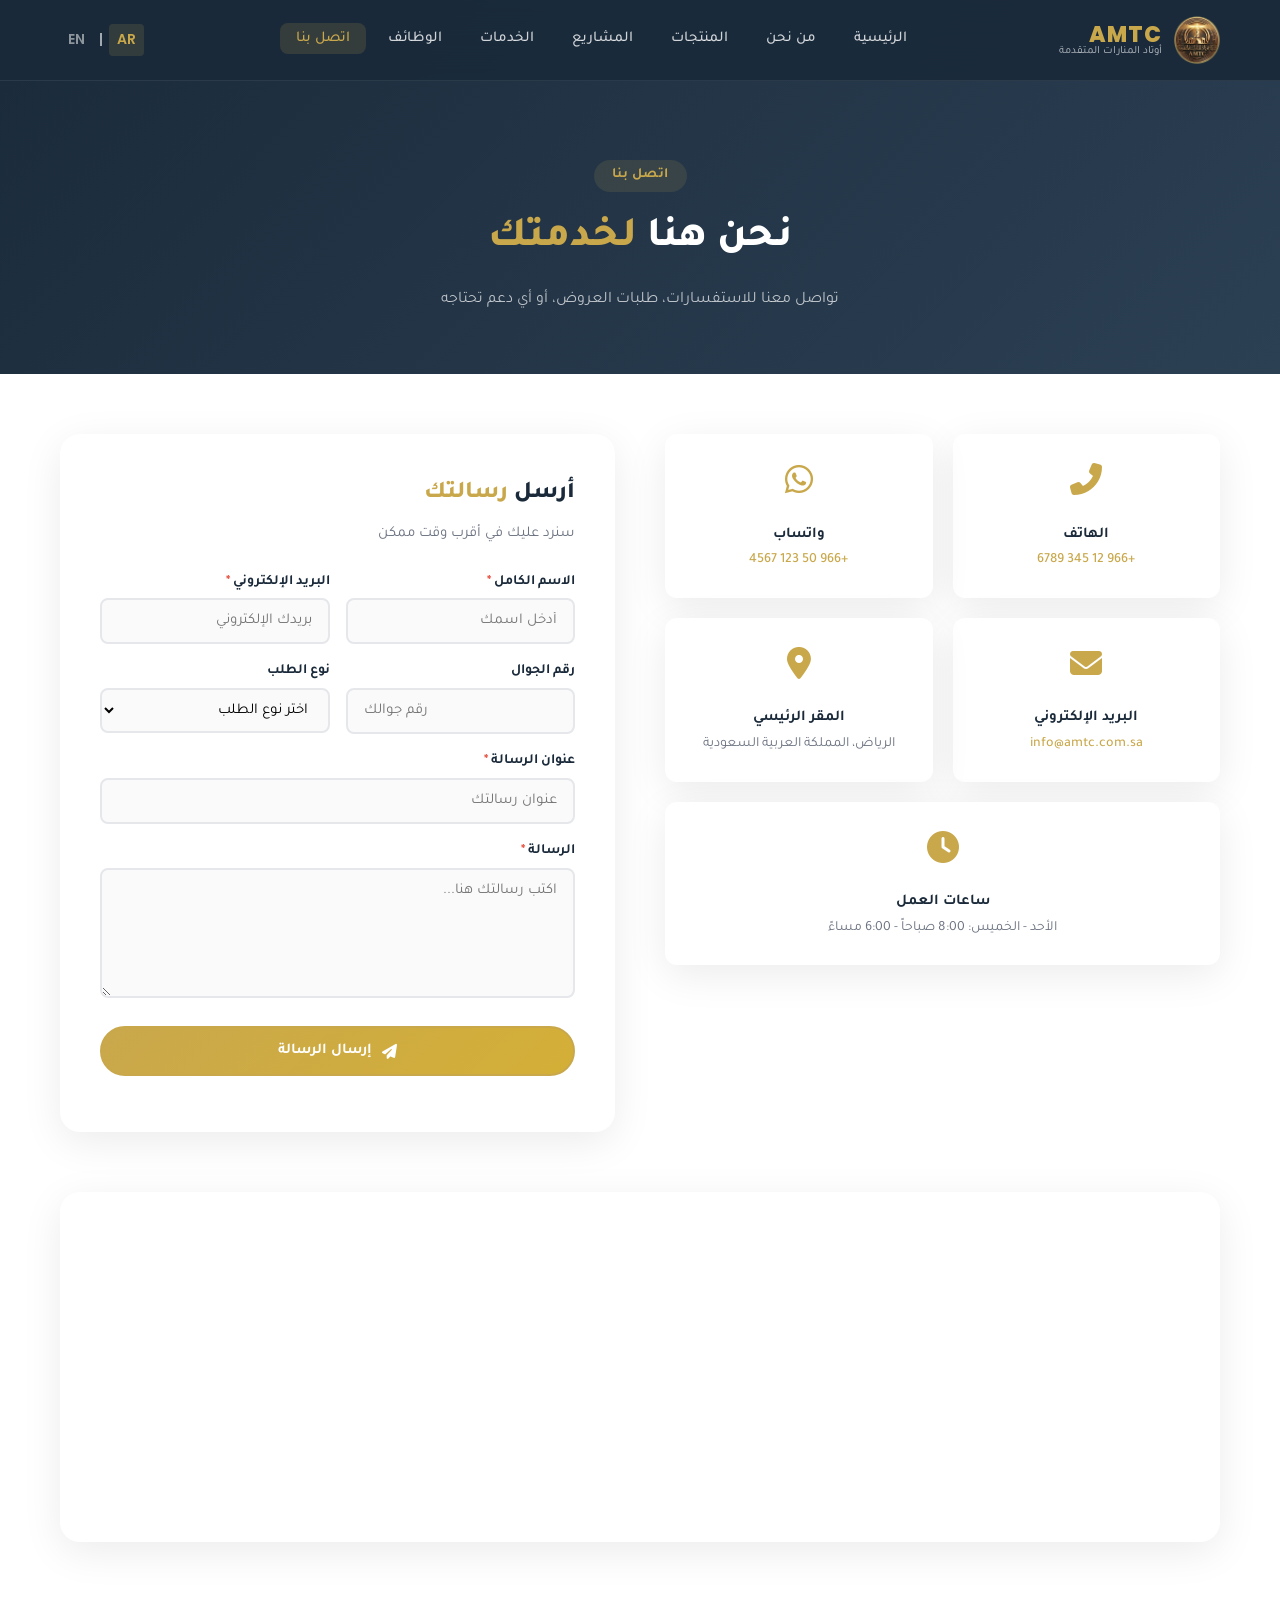
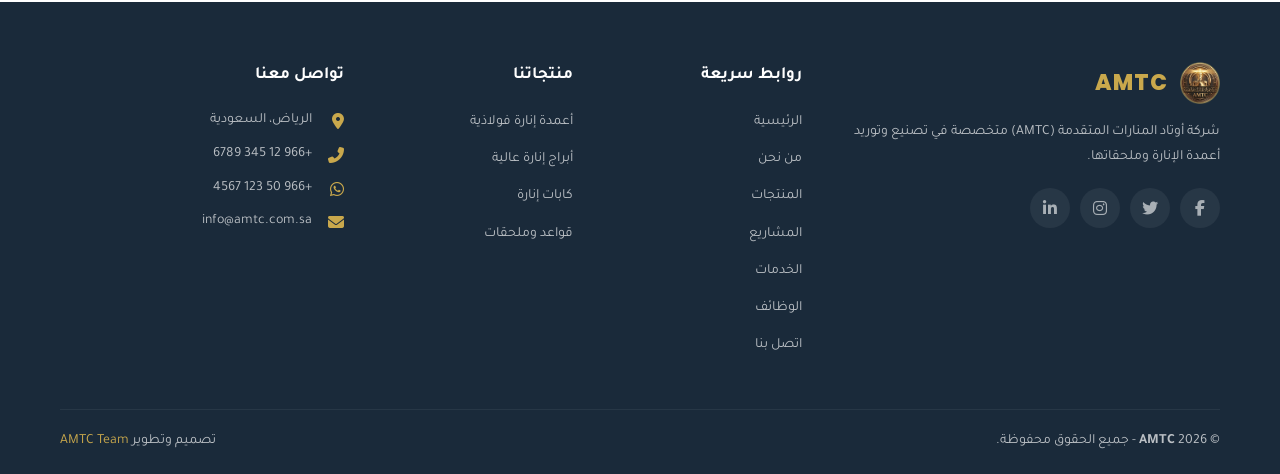
==== contact.html @ b467a74f "Add files via upload" ====
<!DOCTYPE html>
<html lang="ar" dir="rtl">
<head>
    <meta charset="UTF-8">
    <meta name="viewport" content="width=device-width, initial-scale=1.0">
    <title>اتصل بنا | AMTC - أوتاد المنارات المتقدمة</title>
    <meta name="description" content="تواصل مع شركة أوتاد المنارات المتقدمة AMTC للاستفسارات، طلبات العروض، والدعم الفني.">
    
    <link href="https://fonts.googleapis.com/css2?family=Tajawal:wght@400;500;700;800&family=Poppins:wght@400;500;600;700&display=swap" rel="stylesheet">
    <link rel="stylesheet" href="https://cdnjs.cloudflare.com/ajax/libs/font-awesome/6.5.0/css/all.min.css">
    <link rel="stylesheet" href="css/style.css">
    
    <style>
        .contact-hero {
            background: linear-gradient(135deg, var(--dark), var(--dark-light));
            padding: 160px 0 60px;
            color: var(--white);
            text-align: center;
        }
        
        .contact-hero h1 {
            font-size: 42px;
            font-weight: 800;
        }
        
        .contact-hero h1 span {
            color: var(--primary);
        }
        
        .contact-hero p {
            color: rgba(255,255,255,0.7);
            max-width: 600px;
            margin: 12px auto 0;
        }
        
        .contact-section {
            padding: 60px 0;
        }
        
        .contact-grid {
            display: grid;
            grid-template-columns: 1fr 1fr;
            gap: 50px;
        }
        
        .contact-info {
            display: grid;
            grid-template-columns: 1fr 1fr;
            gap: 20px;
            align-content: start;
        }
        
        .contact-info-item {
            background: var(--white);
            padding: 25px;
            border-radius: var(--radius);
            box-shadow: var(--shadow);
            text-align: center;
            transition: var(--transition);
        }
        
        .contact-info-item:hover {
            transform: translateY(-4px);
            box-shadow: var(--shadow-hover);
        }
        
        .contact-info-item .icon {
            font-size: 32px;
            color: var(--primary);
            margin-bottom: 8px;
        }
        
        .contact-info-item h4 {
            font-size: 15px;
            font-weight: 700;
            color: var(--dark);
        }
        
        .contact-info-item p {
            font-size: 14px;
            color: var(--text-light);
            margin-top: 2px;
        }
        
        .contact-info-item a {
            color: var(--primary);
            font-weight: 500;
        }
        
        .contact-info-item a:hover {
            color: var(--primary-dark);
        }
        
        .contact-form-container {
            background: var(--white);
            padding: 40px;
            border-radius: var(--radius-lg);
            box-shadow: var(--shadow);
        }
        
        .contact-form-container h2 {
            font-size: 24px;
            font-weight: 800;
            color: var(--dark);
            margin-bottom: 6px;
        }
        
        .contact-form-container h2 span {
            color: var(--primary);
        }
        
        .contact-form-container .sub {
            color: var(--text-light);
            margin-bottom: 24px;
            font-size: 15px;
        }
        
        .form-row {
            display: grid;
            grid-template-columns: 1fr 1fr;
            gap: 16px;
        }
        
        .form-group {
            margin-bottom: 16px;
        }
        
        .form-group label {
            display: block;
            font-weight: 600;
            color: var(--dark);
            margin-bottom: 4px;
            font-size: 14px;
        }
        
        .form-group label .required {
            color: #e74c3c;
        }
        
        .form-group input,
        .form-group select,
        .form-group textarea {
            width: 100%;
            padding: 12px 16px;
            border: 2px solid #e5e7eb;
            border-radius: 8px;
            font-family: var(--font-ar);
            font-size: 15px;
            transition: var(--transition);
            background: #fafafa;
        }
        
        .form-group input:focus,
        .form-group select:focus,
        .form-group textarea:focus {
            outline: none;
            border-color: var(--primary);
            box-shadow: 0 0 0 4px rgba(201, 168, 76, 0.1);
            background: var(--white);
        }
        
        .form-group textarea {
            min-height: 130px;
            resize: vertical;
        }
        
        .form-group .btn {
            width: 100%;
            justify-content: center;
        }
        
        /* Map */
        .map-section {
            padding-bottom: 60px;
        }
        
        .map-container {
            border-radius: var(--radius-lg);
            overflow: hidden;
            box-shadow: var(--shadow);
            height: 350px;
        }
        
        .map-container iframe {
            width: 100%;
            height: 100%;
            border: none;
        }
        
        /* Success Message */
        .success-message {
            display: none;
            background: #d4edda;
            color: #155724;
            padding: 16px 20px;
            border-radius: 8px;
            margin-bottom: 16px;
            border-right: 4px solid #28a745;
        }
        
        .success-message.show {
            display: block;
        }
        
        @media (max-width: 1024px) {
            .contact-grid {
                grid-template-columns: 1fr;
            }
            
            .contact-info {
                grid-template-columns: repeat(2, 1fr);
            }
        }
        
        @media (max-width: 768px) {
            .contact-hero h1 {
                font-size: 30px;
            }
            
            .contact-info {
                grid-template-columns: 1fr 1fr;
            }
            
            .form-row {
                grid-template-columns: 1fr;
            }
            
            .contact-form-container {
                padding: 24px;
            }
            
            .contact-form-container h2 {
                font-size: 20px;
            }
        }
        
        @media (max-width: 480px) {
            .contact-info {
                grid-template-columns: 1fr;
            }
        }
    </style>
</head>
<body>
    
    <!-- HEADER -->
    <header class="header" id="header">
        <div class="container">
            <div class="header-inner">
                <div class="logo">
                    <a href="index.html">
                        <img src="images/logo.png" alt="AMTC" class="logo-img">
                        <div class="logo-text">
                            <span class="logo-title">AMTC</span>
                            <span class="logo-sub">أوتاد المنارات المتقدمة</span>
                        </div>
                    </a>
                </div>
                <nav class="nav" id="nav">
                    <ul class="nav-list">
                        <li><a href="index.html">الرئيسية</a></li>
                        <li><a href="about.html">من نحن</a></li>
                        <li><a href="products.html">المنتجات</a></li>
                        <li><a href="projects.html">المشاريع</a></li>
                        <li><a href="services.html">الخدمات</a></li>
                        <li><a href="careers.html">الوظائف</a></li>
                        <li><a href="contact.html" class="active">اتصل بنا</a></li>
                    </ul>
                </nav>
                <button class="menu-toggle" id="menuToggle">
                    <span></span><span></span><span></span>
                </button>
                <div class="lang-switcher">
                    <a href="#" class="active">AR</a><span>|</span><a href="#">EN</a>
                </div>
            </div>
        </div>
    </header>
    
    <!-- HERO -->
    <section class="contact-hero">
        <div class="container">
            <span class="section-tag">اتصل بنا</span>
            <h1>نحن هنا <span>لخدمتك</span></h1>
            <p>تواصل معنا للاستفسارات، طلبات العروض، أو أي دعم تحتاجه</p>
        </div>
    </section>
    
    <!-- CONTACT -->
    <section class="contact-section">
        <div class="container">
            <div class="contact-grid">
                
                <!-- Contact Info -->
                <div class="contact-info">
                    <div class="contact-info-item">
                        <div class="icon"><i class="fas fa-phone-alt"></i></div>
                        <h4>الهاتف</h4>
                        <p><a href="tel:+966123456789">+966 12 345 6789</a></p>
                    </div>
                    <div class="contact-info-item">
                        <div class="icon"><i class="fab fa-whatsapp"></i></div>
                        <h4>واتساب</h4>
                        <p><a href="https://wa.me/966501234567">+966 50 123 4567</a></p>
                    </div>
                    <div class="contact-info-item">
                        <div class="icon"><i class="fas fa-envelope"></i></div>
                        <h4>البريد الإلكتروني</h4>
                        <p><a href="mailto:info@amtc.com.sa">info@amtc.com.sa</a></p>
                    </div>
                    <div class="contact-info-item">
                        <div class="icon"><i class="fas fa-map-marker-alt"></i></div>
                        <h4>المقر الرئيسي</h4>
                        <p>الرياض، المملكة العربية السعودية</p>
                    </div>
                    <div class="contact-info-item" style="grid-column: span 2;">
                        <div class="icon"><i class="fas fa-clock"></i></div>
                        <h4>ساعات العمل</h4>
                        <p>الأحد - الخميس: 8:00 صباحاً - 6:00 مساءً</p>
                    </div>
                </div>
                
                <!-- Contact Form -->
                <div class="contact-form-container">
                    <h2>أرسل <span>رسالتك</span></h2>
                    <p class="sub">سنرد عليك في أقرب وقت ممكن</p>
                    
                    <div class="success-message" id="successMessage">
                        <i class="fas fa-check-circle"></i> ✅ تم إرسال رسالتك بنجاح! سنتواصل معك قريباً.
                    </div>
                    
                    <form id="contactForm" action="#" method="POST">
                        <div class="form-row">
                            <div class="form-group">
                                <label>الاسم الكامل <span class="required">*</span></label>
                                <input type="text" id="fullName" placeholder="أدخل اسمك" required>
                            </div>
                            <div class="form-group">
                                <label>البريد الإلكتروني <span class="required">*</span></label>
                                <input type="email" id="email" placeholder="بريدك الإلكتروني" required>
                            </div>
                        </div>
                        
                        <div class="form-row">
                            <div class="form-group">
                                <label>رقم الجوال</label>
                                <input type="tel" id="phone" placeholder="رقم جوالك">
                            </div>
                            <div class="form-group">
                                <label>نوع الطلب</label>
                                <select id="subject">
                                    <option value="">اختر نوع الطلب</option>
                                    <option>استفسار عن منتج</option>
                                    <option>طلب عرض سعر</option>
                                    <option>استشارة فنية</option>
                                    <option>طلب صيانة</option>
                                    <option>توظيف</option>
                                    <option>أخرى</option>
                                </select>
                            </div>
                        </div>
                        
                        <div class="form-group">
                            <label>عنوان الرسالة <span class="required">*</span></label>
                            <input type="text" id="subjectText" placeholder="عنوان رسالتك" required>
                        </div>
                        
                        <div class="form-group">
                            <label>الرسالة <span class="required">*</span></label>
                            <textarea id="message" placeholder="اكتب رسالتك هنا..." required></textarea>
                        </div>
                        
                        <div class="form-group">
                            <button type="submit" class="btn btn-primary">
                                <i class="fas fa-paper-plane"></i> إرسال الرسالة
                            </button>
                        </div>
                    </form>
                </div>
                
            </div>
        </div>
    </section>
    
    <!-- MAP -->
    <section class="map-section">
        <div class="container">
            <div class="map-container">
                <iframe 
                    src="https://www.google.com/maps/embed?pb=!1m18!1m12!1m3!1d28955.95865715933!2d46.6862745!3d24.717633!2m3!1f0!2f0!3f0!3m2!1i1024!2i768!4f13.1!3m3!1m2!1s0x3e2f0175ad3c75f3%3A0x7f8a8f8a8f8a8f8a!2sRiyadh%20Saudi%20Arabia!5e0!3m2!1sen!2seg!4v1700000000000" 
                    allowfullscreen 
                    loading="lazy">
                </iframe>
            </div>
        </div>
    </section>
    
    <!-- FOOTER -->
    <footer class="footer">
        <div class="container">
            <div class="footer-grid">
                <div class="footer-col">
                    <div class="footer-logo">
                        <img src="images/logo.png" alt="AMTC">
                        <span>AMTC</span>
                    </div>
                    <p>شركة أوتاد المنارات المتقدمة (AMTC) متخصصة في تصنيع وتوريد أعمدة الإنارة وملحقاتها.</p>
                    <div class="footer-social">
                        <a href="#"><i class="fab fa-facebook-f"></i></a>
                        <a href="#"><i class="fab fa-twitter"></i></a>
                        <a href="#"><i class="fab fa-instagram"></i></a>
                        <a href="#"><i class="fab fa-linkedin-in"></i></a>
                    </div>
                </div>
                <div class="footer-col">
                    <h4>روابط سريعة</h4>
                    <ul>
                        <li><a href="index.html">الرئيسية</a></li>
                        <li><a href="about.html">من نحن</a></li>
                        <li><a href="products.html">المنتجات</a></li>
                        <li><a href="projects.html">المشاريع</a></li>
                        <li><a href="services.html">الخدمات</a></li>
                        <li><a href="careers.html">الوظائف</a></li>
                        <li><a href="contact.html">اتصل بنا</a></li>
                    </ul>
                </div>
                <div class="footer-col">
                    <h4>منتجاتنا</h4>
                    <ul>
                        <li><a href="products.html">أعمدة إنارة فولاذية</a></li>
                        <li><a href="products.html">أبراج إنارة عالية</a></li>
                        <li><a href="products.html">كابات إنارة</a></li>
                        <li><a href="products.html">قواعد وملحقات</a></li>
                    </ul>
                </div>
                <div class="footer-col">
                    <h4>تواصل معنا</h4>
                    <ul class="footer-contact">
                        <li><i class="fas fa-map-marker-alt"></i><span>الرياض، السعودية</span></li>
                        <li><i class="fas fa-phone-alt"></i><span>+966 12 345 6789</span></li>
                        <li><i class="fab fa-whatsapp"></i><span>+966 50 123 4567</span></li>
                        <li><i class="fas fa-envelope"></i><span>info@amtc.com.sa</span></li>
                    </ul>
                </div>
            </div>
            <div class="footer-bottom">
                <p>&copy; 2026 <strong>AMTC</strong> - جميع الحقوق محفوظة.</p>
                <p>تصميم وتطوير <span>AMTC Team</span></p>
            </div>
        </div>
    </footer>
    
    <script src="js/script.js"></script>
    <script>
        // Contact Form Handler
        document.getElementById('contactForm').addEventListener('submit', function(e) {
            e.preventDefault();
            
            // Get form data
            const name = document.getElementById('fullName').value;
            const email = document.getElementById('email').value;
            const subject = document.getElementById('subjectText').value;
            const message = document.getElementById('message').value;
            
            // Validate
            if (!name || !email || !subject || !message) {
                alert('⚠️ يرجى ملء جميع الحقول المطلوبة.');
                return;
            }
            
            // Show success message
            const successMsg = document.getElementById('successMessage');
            successMsg.classList.add('show');
            
            // Reset form
            this.reset();
            
            // Hide success after 5 seconds
            setTimeout(function() {
                successMsg.classList.remove('show');
            }, 5000);
            
            // Scroll to top of form
            document.querySelector('.contact-form-container').scrollIntoView({ behavior: 'smooth' });
        });
    </script>
</body>
</html>
---- css/style.css ----
/* ============================================
   TABLE OF CONTENTS
   ============================================
   1.  CSS Variables / Root
   2.  Reset & Base Styles
   3.  Header / Navigation
   4.  Hero Section
   5.  Quick Contact
   6.  About Snippet
   7.  Products Preview
   8.  Services
   9.  Projects Preview
   10. Testimonials
   11. Footer
   12. Responsive Styles
   ============================================ */

/* ============================================
   1. CSS VARIABLES
   ============================================ */
:root {
    --primary: #C9A84C;
    --primary-dark: #B8942A;
    --primary-light: #E8D5A3;
    --primary-gradient: linear-gradient(135deg, #C9A84C, #D4AF37);
    
    --dark: #1A2A3A;
    --dark-light: #2C4054;
    --dark-lighter: #3D5570;
    
    --light: #F8F9FA;
    --white: #FFFFFF;
    --text: #1A1A2E;
    --text-light: #6B7280;
    
    --shadow: 0 10px 40px rgba(0,0,0,0.08);
    --shadow-hover: 0 20px 60px rgba(0,0,0,0.12);
    
    --radius: 12px;
    --radius-lg: 20px;
    
    --transition: all 0.4s cubic-bezier(0.25, 0.46, 0.45, 0.94);
    
    --font-ar: 'Tajawal', sans-serif;
    --font-en: 'Poppins', sans-serif;
}

/* ============================================
   2. RESET & BASE
   ============================================ */
* {
    margin: 0;
    padding: 0;
    box-sizing: border-box;
}

html {
    scroll-behavior: smooth;
    direction: rtl;
}

body {
    font-family: var(--font-ar);
    color: var(--text);
    background-color: var(--white);
    line-height: 1.7;
    overflow-x: hidden;
}

a {
    text-decoration: none;
    color: inherit;
    transition: var(--transition);
}

ul {
    list-style: none;
}

img {
    max-width: 100%;
    display: block;
}

.container {
    max-width: 1200px;
    margin: 0 auto;
    padding: 0 20px;
}

.section-padding {
    padding: 80px 0;
}

.section-header {
    text-align: center;
    margin-bottom: 50px;
}

.section-tag {
    display: inline-block;
    background: rgba(201, 168, 76, 0.12);
    color: var(--primary);
    padding: 4px 18px;
    border-radius: 50px;
    font-size: 14px;
    font-weight: 700;
    letter-spacing: 0.5px;
    margin-bottom: 12px;
}

.section-title {
    font-size: 36px;
    font-weight: 800;
    color: var(--dark);
    line-height: 1.2;
}

.section-title span {
    color: var(--primary);
}

.section-desc {
    font-size: 16px;
    color: var(--text-light);
    max-width: 600px;
    margin: 12px auto 0;
}

.bg-light {
    background-color: var(--light);
}

.btn {
    display: inline-flex;
    align-items: center;
    gap: 10px;
    padding: 14px 32px;
    border-radius: 50px;
    font-weight: 700;
    font-size: 15px;
    transition: var(--transition);
    border: 2px solid transparent;
    cursor: pointer;
    font-family: var(--font-ar);
    justify-content: center;
}

.btn-primary {
    background: var(--primary-gradient);
    color: var(--white);
    border-color: var(--primary);
}

.btn-primary:hover {
    transform: translateY(-3px);
    box-shadow: 0 10px 30px rgba(201, 168, 76, 0.35);
    background: var(--primary-dark);
}

.btn-outline {
    background: transparent;
    color: var(--white);
    border-color: var(--white);
}

.btn-outline:hover {
    background: var(--white);
    color: var(--dark);
    transform: translateY(-3px);
}

.btn-sm {
    padding: 8px 20px;
    font-size: 13px;
}

.btn-sm i {
    font-size: 12px;
}

.text-center {
    text-align: center;
}

.mt-4 {
    margin-top: 30px;
}

/* ============================================
   3. HEADER / NAVIGATION
   ============================================ */
.header {
    position: fixed;
    top: 0;
    left: 0;
    right: 0;
    z-index: 1000;
    background: rgba(26, 42, 58, 0.92);
    backdrop-filter: blur(20px);
    -webkit-backdrop-filter: blur(20px);
    border-bottom: 1px solid rgba(255,255,255,0.08);
    transition: var(--transition);
}

.header.scrolled {
    background: var(--dark);
    box-shadow: 0 4px 30px rgba(0,0,0,0.3);
}

.header-inner {
    display: flex;
    align-items: center;
    justify-content: space-between;
    height: 80px;
}

/* Logo */
.logo a {
    display: flex;
    align-items: center;
    gap: 12px;
}

.logo-img {
    height: 48px;
    width: auto;
}

.logo-text {
    display: flex;
    flex-direction: column;
    line-height: 1;
}

.logo-title {
    font-family: var(--font-en);
    font-size: 22px;
    font-weight: 800;
    color: var(--primary);
    letter-spacing: 1px;
}

.logo-sub {
    font-size: 11px;
    color: rgba(255,255,255,0.7);
    font-weight: 400;
}

/* Navigation */
.nav-list {
    display: flex;
    align-items: center;
    gap: 6px;
}

.nav-list a {
    color: rgba(255,255,255,0.8);
    font-size: 15px;
    font-weight: 500;
    padding: 8px 16px;
    border-radius: 8px;
    transition: var(--transition);
    position: relative;
}

.nav-list a:hover,
.nav-list a.active {
    color: var(--white);
    background: rgba(201, 168, 76, 0.15);
}

.nav-list a.active {
    color: var(--primary);
}

/* Language Switcher */
.lang-switcher {
    display: flex;
    align-items: center;
    gap: 6px;
    color: rgba(255,255,255,0.6);
    font-size: 14px;
    font-weight: 600;
    font-family: var(--font-en);
}

.lang-switcher a {
    color: rgba(255,255,255,0.5);
    padding: 4px 8px;
    border-radius: 4px;
    transition: var(--transition);
}

.lang-switcher a.active {
    color: var(--primary);
    background: rgba(201, 168, 76, 0.15);
}

.lang-switcher a:hover {
    color: var(--white);
}

/* Menu Toggle (Mobile) */
.menu-toggle {
    display: none;
    flex-direction: column;
    gap: 5px;
    background: none;
    border: none;
    cursor: pointer;
    padding: 5px;
}

.menu-toggle span {
    display: block;
    width: 28px;
    height: 3px;
    background: var(--white);
    border-radius: 3px;
    transition: var(--transition);
}

.menu-toggle.active span:nth-child(1) {
    transform: rotate(45deg) translate(5px, 6px);
}

.menu-toggle.active span:nth-child(2) {
    opacity: 0;
}

.menu-toggle.active span:nth-child(3) {
    transform: rotate(-45deg) translate(5px, -6px);
}

/* ============================================
   4. HERO SECTION
   ============================================ */
.hero {
    position: relative;
    min-height: 100vh;
    display: flex;
    align-items: center;
    background: var(--dark);
    overflow: hidden;
    padding: 120px 0 80px;
}

.hero-overlay {
    position: absolute;
    inset: 0;
    background: 
        radial-gradient(ellipse at 30% 50%, rgba(201, 168, 76, 0.15), transparent 60%),
        radial-gradient(ellipse at 70% 80%, rgba(201, 168, 76, 0.08), transparent 50%),
        linear-gradient(135deg, var(--dark) 0%, var(--dark-light) 100%);
    z-index: 1;
}

/* Decorative background circles */
.hero::before {
    content: '';
    position: absolute;
    right: -10%;
    top: -20%;
    width: 600px;
    height: 600px;
    border-radius: 50%;
    background: radial-gradient(circle, rgba(201, 168, 76, 0.06), transparent 70%);
    z-index: 0;
}

.hero::after {
    content: '';
    position: absolute;
    left: -5%;
    bottom: -10%;
    width: 400px;
    height: 400px;
    border-radius: 50%;
    background: radial-gradient(circle, rgba(201, 168, 76, 0.04), transparent 70%);
    z-index: 0;
}

.hero-content {
    position: relative;
    z-index: 2;
    max-width: 700px;
}

.hero-badge {
    display: inline-block;
    background: rgba(201, 168, 76, 0.15);
    color: var(--primary);
    padding: 6px 20px;
    border-radius: 50px;
    font-size: 14px;
    font-weight: 700;
    letter-spacing: 2px;
    font-family: var(--font-en);
    margin-bottom: 20px;
    border: 1px solid rgba(201, 168, 76, 0.2);
}

.hero-title {
    font-size: 52px;
    font-weight: 800;
    color: var(--white);
    line-height: 1.15;
    margin-bottom: 10px;
}

.hero-title span {
    color: var(--primary);
    display: block;
}

.hero-desc {
    font-size: 18px;
    color: rgba(255,255,255,0.7);
    line-height: 1.8;
    margin-bottom: 30px;
    max-width: 550px;
}

.hero-buttons {
    display: flex;
    flex-wrap: wrap;
    gap: 16px;
    margin-bottom: 50px;
}

/* Hero Stats */
.hero-stats {
    display: grid;
    grid-template-columns: repeat(4, 1fr);
    gap: 20px;
    padding-top: 30px;
    border-top: 1px solid rgba(255,255,255,0.08);
}

.stat {
    text-align: center;
}

.stat-number {
    display: block;
    font-family: var(--font-en);
    font-size: 32px;
    font-weight: 800;
    color: var(--primary);
    line-height: 1;
}

.stat-number .suffix {
    font-size: 20px;
}

.stat-label {
    font-size: 13px;
    color: rgba(255,255,255,0.5);
    margin-top: 4px;
    display: block;
}

/* ============================================
   5. QUICK CONTACT
   ============================================ */
.quick-contact {
    background: var(--white);
    padding: 25px 0;
    border-bottom: 1px solid rgba(0,0,0,0.05);
    position: relative;
    z-index: 5;
}

.quick-contact-grid {
    display: grid;
    grid-template-columns: repeat(4, 1fr);
    gap: 30px;
}

.quick-item {
    display: flex;
    align-items: center;
    gap: 16px;
}

.quick-item i {
    font-size: 28px;
    color: var(--primary);
    width: 50px;
    height: 50px;
    display: flex;
    align-items: center;
    justify-content: center;
    background: rgba(201, 168, 76, 0.08);
    border-radius: 50%;
    flex-shrink: 0;
}

.quick-item div {
    display: flex;
    flex-direction: column;
}

.quick-item span {
    font-size: 12px;
    color: var(--text-light);
}

.quick-item strong {
    font-size: 15px;
    color: var(--dark);
}

/* ============================================
   6. ABOUT SNIPPET
   ============================================ */
.about-snippet-grid {
    display: grid;
    grid-template-columns: 1fr 1fr;
    gap: 60px;
    align-items: center;
}

.about-snippet-image {
    position: relative;
    border-radius: var(--radius-lg);
    overflow: hidden;
}

.about-snippet-image img {
    width: 100%;
    height: 450px;
    object-fit: cover;
    border-radius: var(--radius-lg);
}

.experience-badge {
    position: absolute;
    bottom: 30px;
    right: -20px;
    background: var(--primary-gradient);
    color: var(--white);
    padding: 20px 30px;
    border-radius: var(--radius);
    text-align: center;
    box-shadow: 0 10px 30px rgba(201, 168, 76, 0.3);
}

.experience-badge .years {
    display: block;
    font-family: var(--font-en);
    font-size: 36px;
    font-weight: 800;
    line-height: 1;
}

.experience-badge .label {
    font-size: 14px;
    opacity: 0.9;
}

.about-snippet-content h2 {
    font-size: 34px;
    font-weight: 800;
    color: var(--dark);
    margin-bottom: 18px;
}

.about-snippet-content h2 span {
    color: var(--primary);
}

.about-snippet-content p {
    color: var(--text-light);
    margin-bottom: 16px;
    line-height: 1.8;
}

.about-features {
    display: grid;
    grid-template-columns: 1fr 1fr;
    gap: 10px;
    margin: 20px 0 30px;
}

.feature {
    display: flex;
    align-items: center;
    gap: 10px;
    font-size: 14px;
    font-weight: 500;
    color: var(--dark);
}

.feature i {
    color: var(--primary);
    font-size: 18px;
}

/* ============================================
   7. PRODUCTS PREVIEW
   ============================================ */
.products-grid {
    display: grid;
    grid-template-columns: repeat(4, 1fr);
    gap: 25px;
}

.product-card {
    background: var(--white);
    border-radius: var(--radius);
    overflow: hidden;
    box-shadow: var(--shadow);
    transition: var(--transition);
}

.product-card:hover {
    transform: translateY(-8px);
    box-shadow: var(--shadow-hover);
}

.product-image {
    position: relative;
    height: 220px;
    overflow: hidden;
    background: var(--light);
}

.product-image img {
    width: 100%;
    height: 100%;
    object-fit: cover;
    transition: var(--transition);
}

.product-card:hover .product-image img {
    transform: scale(1.05);
}

.product-badge {
    position: absolute;
    top: 12px;
    right: 12px;
    background: var(--primary);
    color: var(--white);
    padding: 4px 14px;
    border-radius: 50px;
    font-size: 11px;
    font-weight: 700;
}

.product-info {
    padding: 20px;
}

.product-info h3 {
    font-size: 18px;
    font-weight: 700;
    color: var(--dark);
    margin-bottom: 6px;
}

.product-info p {
    font-size: 14px;
    color: var(--text-light);
    margin-bottom: 14px;
    line-height: 1.6;
}

.product-info .btn-sm {
    background: rgba(201, 168, 76, 0.1);
    color: var(--primary);
    padding: 6px 16px;
    border-radius: 50px;
    font-size: 13px;
    font-weight: 600;
}

.product-info .btn-sm:hover {
    background: var(--primary);
    color: var(--white);
}

.product-info .btn-sm i {
    font-size: 12px;
}

/* ============================================
   8. SERVICES
   ============================================ */
.services-grid {
    display: grid;
    grid-template-columns: repeat(4, 1fr);
    gap: 25px;
}

.service-card {
    background: var(--white);
    padding: 35px 25px;
    border-radius: var(--radius);
    text-align: center;
    box-shadow: var(--shadow);
    transition: var(--transition);
    border: 1px solid rgba(0,0,0,0.04);
}

.service-card:hover {
    transform: translateY(-6px);
    box-shadow: var(--shadow-hover);
    border-color: var(--primary);
}

.service-icon {
    width: 70px;
    height: 70px;
    background: rgba(201, 168, 76, 0.08);
    border-radius: 50%;
    display: flex;
    align-items: center;
    justify-content: center;
    margin: 0 auto 20px;
    font-size: 30px;
    color: var(--primary);
    transition: var(--transition);
}

.service-card:hover .service-icon {
    background: var(--primary);
    color: var(--white);
}

.service-card h3 {
    font-size: 20px;
    font-weight: 700;
    color: var(--dark);
    margin-bottom: 10px;
}

.service-card p {
    font-size: 14px;
    color: var(--text-light);
    line-height: 1.7;
}

/* ============================================
   9. PROJECTS PREVIEW
   ============================================ */
.projects-grid {
    display: grid;
    grid-template-columns: repeat(4, 1fr);
    gap: 20px;
}

.project-item {
    position: relative;
    border-radius: var(--radius);
    overflow: hidden;
    height: 250px;
    cursor: pointer;
}

.project-item img {
    width: 100%;
    height: 100%;
    object-fit: cover;
    transition: var(--transition);
}

.project-item:hover img {
    transform: scale(1.08);
}

.project-overlay {
    position: absolute;
    inset: 0;
    background: linear-gradient(to top, rgba(26, 42, 58, 0.9), transparent);
    display: flex;
    flex-direction: column;
    justify-content: flex-end;
    padding: 20px;
    opacity: 0;
    transition: var(--transition);
}

.project-item:hover .project-overlay {
    opacity: 1;
}

.project-overlay h4 {
    color: var(--white);
    font-size: 16px;
    font-weight: 700;
    margin-bottom: 4px;
}

.project-overlay p {
    color: rgba(255,255,255,0.7);
    font-size: 13px;
}

/* ============================================
   10. TESTIMONIALS
   ============================================ */
.testimonials {
    background: var(--dark);
    color: var(--white);
}

.testimonials .section-tag {
    background: rgba(201, 168, 76, 0.15);
}

.testimonials .section-title {
    color: var(--white);
}

.testimonials .section-desc {
    color: rgba(255,255,255,0.6);
}

.testimonial-card {
    max-width: 700px;
    margin: 0 auto;
    text-align: center;
    padding: 40px;
    background: rgba(255,255,255,0.04);
    border-radius: var(--radius-lg);
    border: 1px solid rgba(255,255,255,0.06);
}

.testimonial-rating {
    color: var(--primary);
    font-size: 18px;
    margin-bottom: 16px;
}

.testimonial-card p {
    font-size: 20px;
    line-height: 1.8;
    color: rgba(255,255,255,0.85);
    margin-bottom: 20px;
}

.testimonial-author strong {
    display: block;
    font-size: 16px;
    color: var(--white);
}

.testimonial-author span {
    font-size: 14px;
    color: rgba(255,255,255,0.5);
}

/* ============================================
   11. FOOTER
   ============================================ */
.footer {
    background: var(--dark);
    color: rgba(255,255,255,0.7);
    padding: 60px 0 0;
}

.footer-grid {
    display: grid;
    grid-template-columns: 2fr 1fr 1fr 1.5fr;
    gap: 40px;
    padding-bottom: 40px;
    border-bottom: 1px solid rgba(255,255,255,0.06);
}

.footer-logo {
    display: flex;
    align-items: center;
    gap: 12px;
    margin-bottom: 16px;
}

.footer-logo img {
    height: 42px;
    width: auto;
}

.footer-logo span {
    font-family: var(--font-en);
    font-size: 22px;
    font-weight: 800;
    color: var(--primary);
    letter-spacing: 1px;
}

.footer-col p {
    font-size: 14px;
    line-height: 1.8;
    margin-bottom: 18px;
}

.footer-social {
    display: flex;
    gap: 10px;
}

.footer-social a {
    width: 40px;
    height: 40px;
    background: rgba(255,255,255,0.06);
    border-radius: 50%;
    display: flex;
    align-items: center;
    justify-content: center;
    transition: var(--transition);
    color: rgba(255,255,255,0.6);
}

.footer-social a:hover {
    background: var(--primary);
    color: var(--white);
    transform: translateY(-3px);
}

.footer-col h4 {
    color: var(--white);
    font-size: 17px;
    font-weight: 700;
    margin-bottom: 18px;
}

.footer-col ul li {
    margin-bottom: 10px;
}

.footer-col ul li a {
    font-size: 14px;
    transition: var(--transition);
}

.footer-col ul li a:hover {
    color: var(--primary);
    padding-right: 6px;
}

.footer-contact li {
    display: flex;
    align-items: flex-start;
    gap: 12px;
    margin-bottom: 14px;
}

.footer-contact li i {
    color: var(--primary);
    font-size: 16px;
    margin-top: 4px;
    width: 20px;
}

.footer-contact li span {
    font-size: 14px;
}

.footer-bottom {
    padding: 20px 0;
    display: flex;
    justify-content: space-between;
    align-items: center;
    font-size: 14px;
}

.footer-bottom span {
    color: var(--primary);
}

/* ============================================
   12. RESPONSIVE STYLES
   ============================================ */

/* Tablets & small laptops */
@media (max-width: 1024px) {
    .products-grid {
        grid-template-columns: repeat(2, 1fr);
    }
    
    .projects-grid {
        grid-template-columns: repeat(2, 1fr);
    }
    
    .services-grid {
        grid-template-columns: repeat(2, 1fr);
    }
    
    .quick-contact-grid {
        grid-template-columns: repeat(2, 1fr);
    }
    
    .footer-grid {
        grid-template-columns: 1fr 1fr;
        gap: 30px;
    }
    
    .hero-title {
        font-size: 40px;
    }
}

/* Mobile devices */
@media (max-width: 768px) {
    /* Navigation */
    .menu-toggle {
        display: flex;
    }
    
    .nav {
        position: fixed;
        top: 80px;
        left: 0;
        right: 0;
        background: var(--dark);
        padding: 20px;
        border-top: 1px solid rgba(255,255,255,0.06);
        transform: translateY(-120%);
        opacity: 0;
        transition: var(--transition);
        visibility: hidden;
        box-shadow: 0 20px 40px rgba(0,0,0,0.3);
    }
    
    .nav.open {
        transform: translateY(0);
        opacity: 1;
        visibility: visible;
    }
    
    .nav-list {
        flex-direction: column;
        gap: 4px;
    }
    
    .nav-list a {
        display: block;
        width: 100%;
        padding: 12px 16px;
        border-radius: 8px;
        font-size: 16px;
    }
    
    .lang-switcher {
        display: none;
    }
    
    /* Hero */
    .hero {
        min-height: auto;
        padding: 120px 0 60px;
    }
    
    .hero-title {
        font-size: 30px;
    }
    
    .hero-desc {
        font-size: 16px;
    }
    
    .hero-stats {
        grid-template-columns: repeat(2, 1fr);
        gap: 15px;
    }
    
    .stat-number {
        font-size: 26px;
    }
    
    /* Quick Contact */
    .quick-contact {
        padding: 20px 0;
    }
    
    .quick-contact-grid {
        grid-template-columns: 1fr 1fr;
        gap: 16px;
    }
    
    .quick-item {
        gap: 12px;
    }
    
    .quick-item i {
        font-size: 20px;
        width: 40px;
        height: 40px;
    }
    
    .quick-item strong {
        font-size: 13px;
    }
    
    .quick-item span {
        font-size: 11px;
    }
    
    /* About */
    .about-snippet-grid {
        grid-template-columns: 1fr;
        gap: 30px;
    }
    
    .about-snippet-image img {
        height: 280px;
    }
    
    .about-features {
        grid-template-columns: 1fr 1fr;
    }
    
    .experience-badge {
        right: 10px;
        bottom: 10px;
        padding: 12px 20px;
    }
    
    .experience-badge .years {
        font-size: 28px;
    }
    
    /* Products */
    .products-grid {
        grid-template-columns: 1fr 1fr;
        gap: 16px;
    }
    
    .product-image {
        height: 160px;
    }
    
    .product-info h3 {
        font-size: 15px;
    }
    
    .product-info p {
        font-size: 13px;
    }
    
    /* Services */
    .services-grid {
        grid-template-columns: 1fr 1fr;
        gap: 16px;
    }
    
    .service-card {
        padding: 25px 18px;
    }
    
    .service-icon {
        width: 56px;
        height: 56px;
        font-size: 24px;
    }
    
    .service-card h3 {
        font-size: 17px;
    }
    
    /* Projects */
    .projects-grid {
        grid-template-columns: 1fr 1fr;
        gap: 14px;
    }
    
    .project-item {
        height: 180px;
    }
    
    /* Testimonials */
    .testimonial-card {
        padding: 24px;
    }
    
    .testimonial-card p {
        font-size: 17px;
    }
    
    /* Footer */
    .footer-grid {
        grid-template-columns: 1fr;
        gap: 30px;
    }
    
    .footer-bottom {
        flex-direction: column;
        gap: 8px;
        text-align: center;
    }
    
    /* Section titles */
    .section-title {
        font-size: 28px;
    }
    
    .section-padding {
        padding: 50px 0;
    }
    
    .section-header {
        margin-bottom: 30px;
    }
}

/* Small phones */
@media (max-width: 480px) {
    .container {
        padding: 0 14px;
    }
    
    .hero-title {
        font-size: 26px;
    }
    
    .hero-buttons {
        flex-direction: column;
    }
    
    .hero-buttons .btn {
        width: 100%;
        justify-content: center;
    }
    
    .quick-contact-grid {
        grid-template-columns: 1fr;
        gap: 12px;
    }
    
    .products-grid {
        grid-template-columns: 1fr;
    }
    
    .services-grid {
        grid-template-columns: 1fr;
    }
    
    .projects-grid {
        grid-template-columns: 1fr;
    }
    
    .about-features {
        grid-template-columns: 1fr;
    }
    
    .section-title {
        font-size: 24px;
    }
    
    .logo-title {
        font-size: 18px;
    }
    
    .logo-sub {
        font-size: 10px;
    }
    
    .logo-img {
        height: 38px;
    }
}
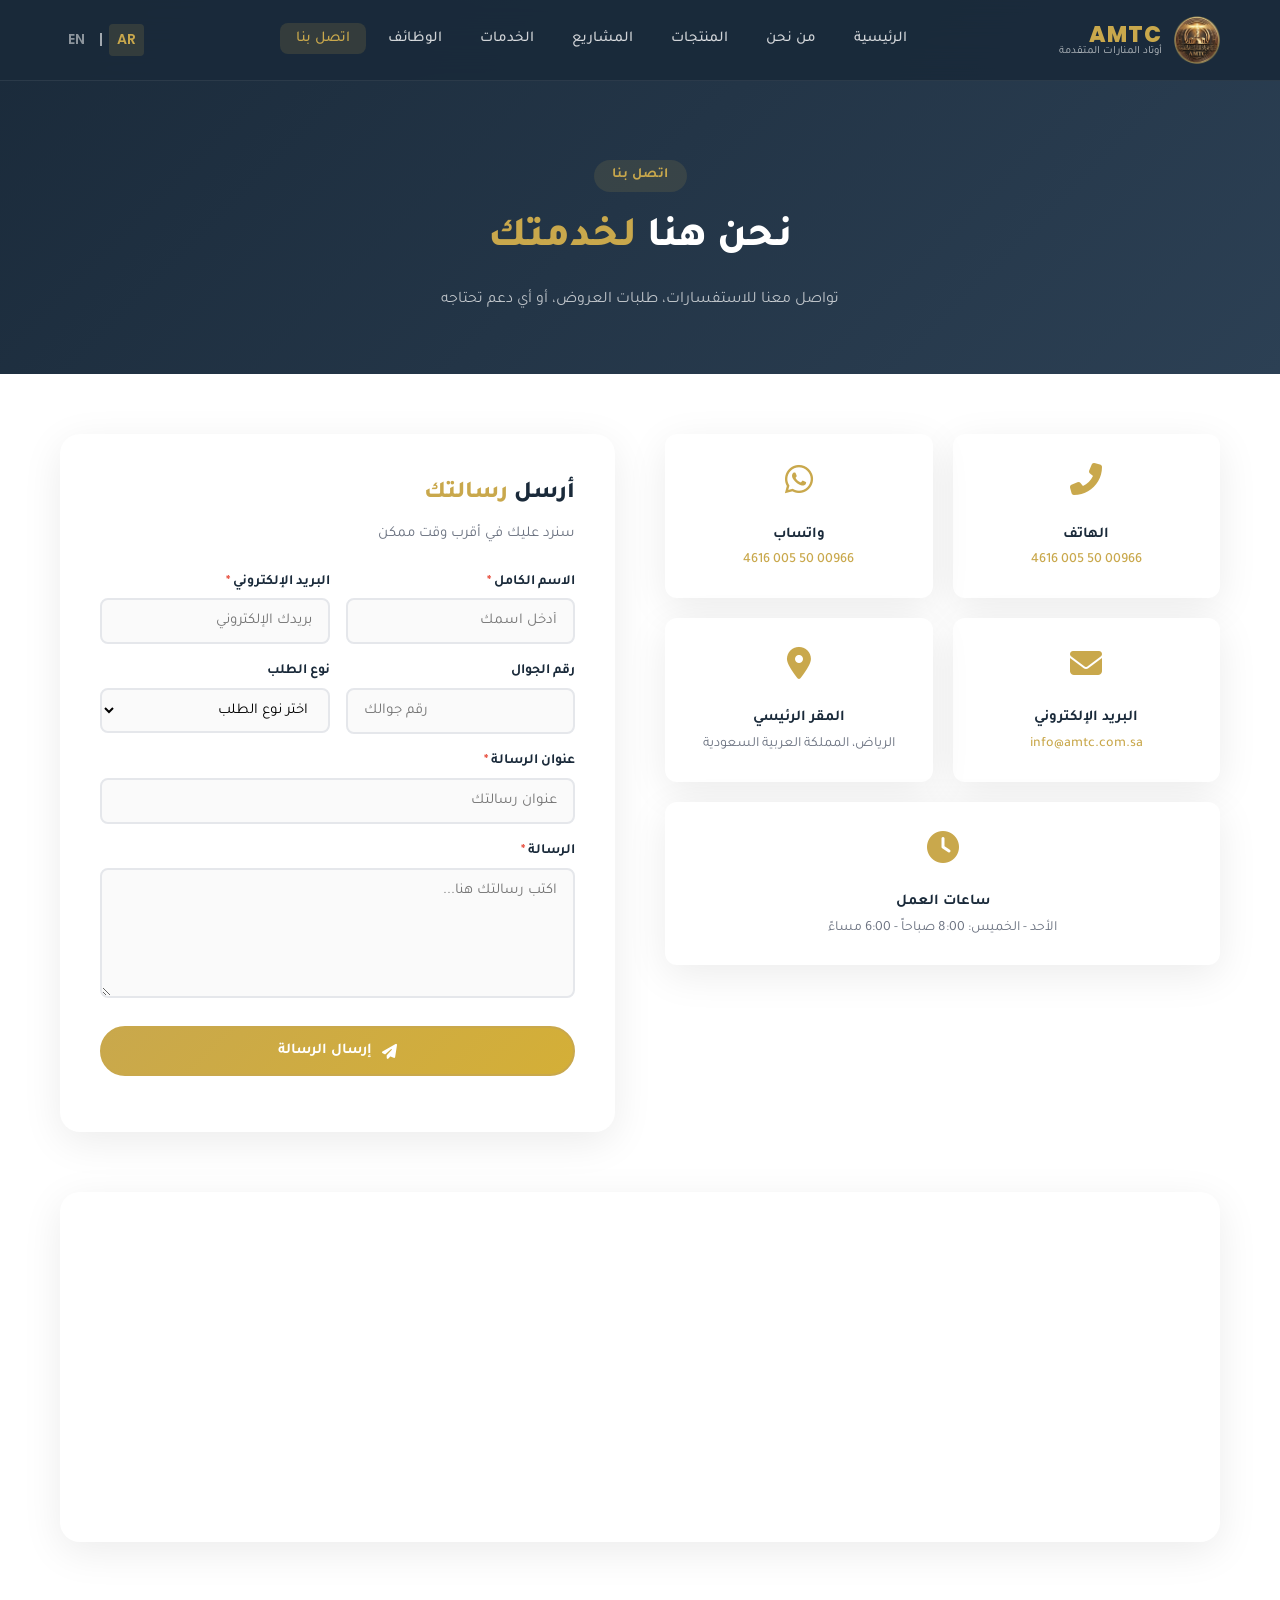
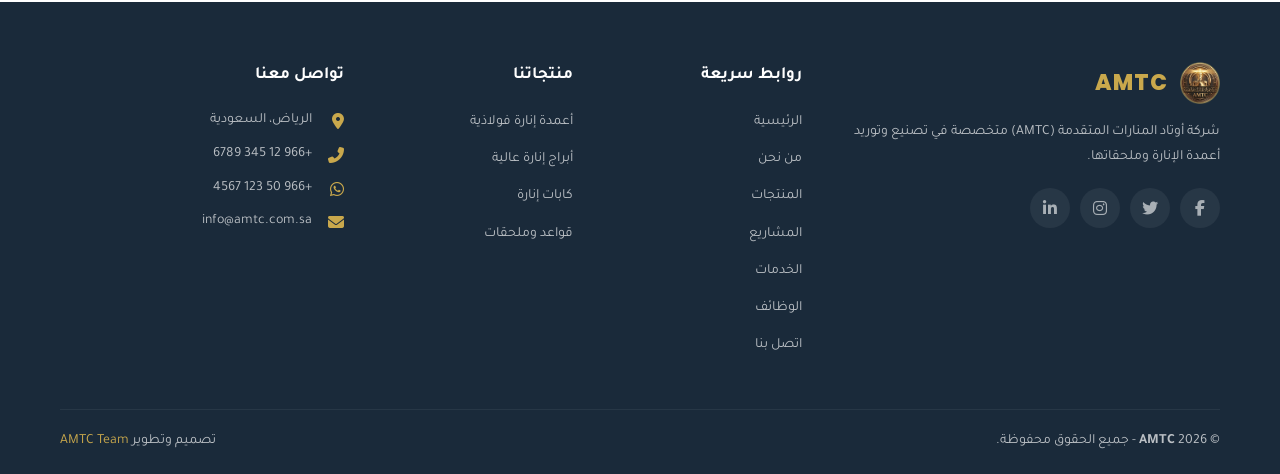
==== commit ce72fbae: "Update fmt.Println message from 'Hello' to 'Goodbye'" ====
--- a/contact.html
+++ b/contact.html
@@ -296,12 +296,12 @@
                     <div class="contact-info-item">
                         <div class="icon"><i class="fas fa-phone-alt"></i></div>
                         <h4>الهاتف</h4>
-                        <p><a href="tel:+966123456789">+966 12 345 6789</a></p>
+                        <p><a href="tel:00966 50 005 4616">00966 50 005 4616</a></p>
                     </div>
                     <div class="contact-info-item">
                         <div class="icon"><i class="fab fa-whatsapp"></i></div>
                         <h4>واتساب</h4>
-                        <p><a href="https://wa.me/966501234567">+966 50 123 4567</a></p>
+                        <p><a href="https://wa.me/00966500054616">00966 50 005 4616</a></p>
                     </div>
                     <div class="contact-info-item">
                         <div class="icon"><i class="fas fa-envelope"></i></div>
@@ -485,4 +485,4 @@
         });
     </script>
 </body>
-</html>+</html>
